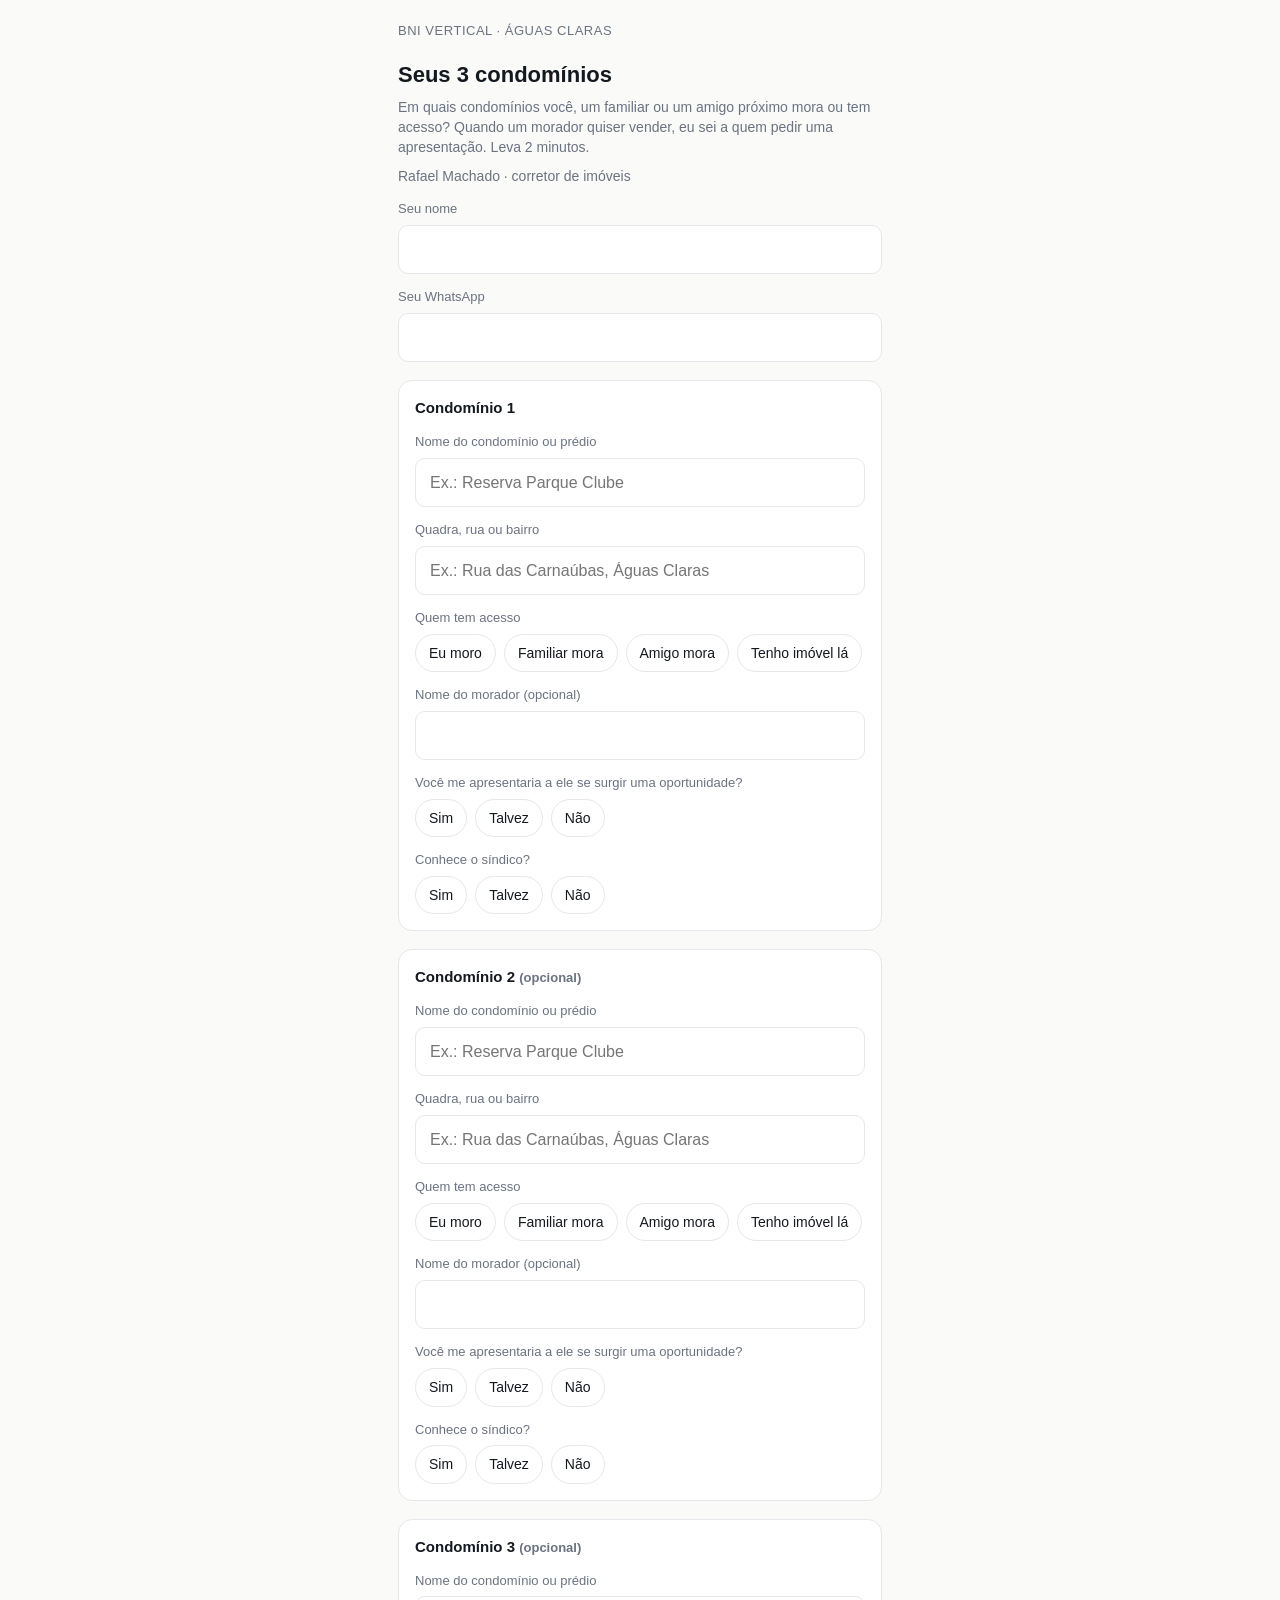
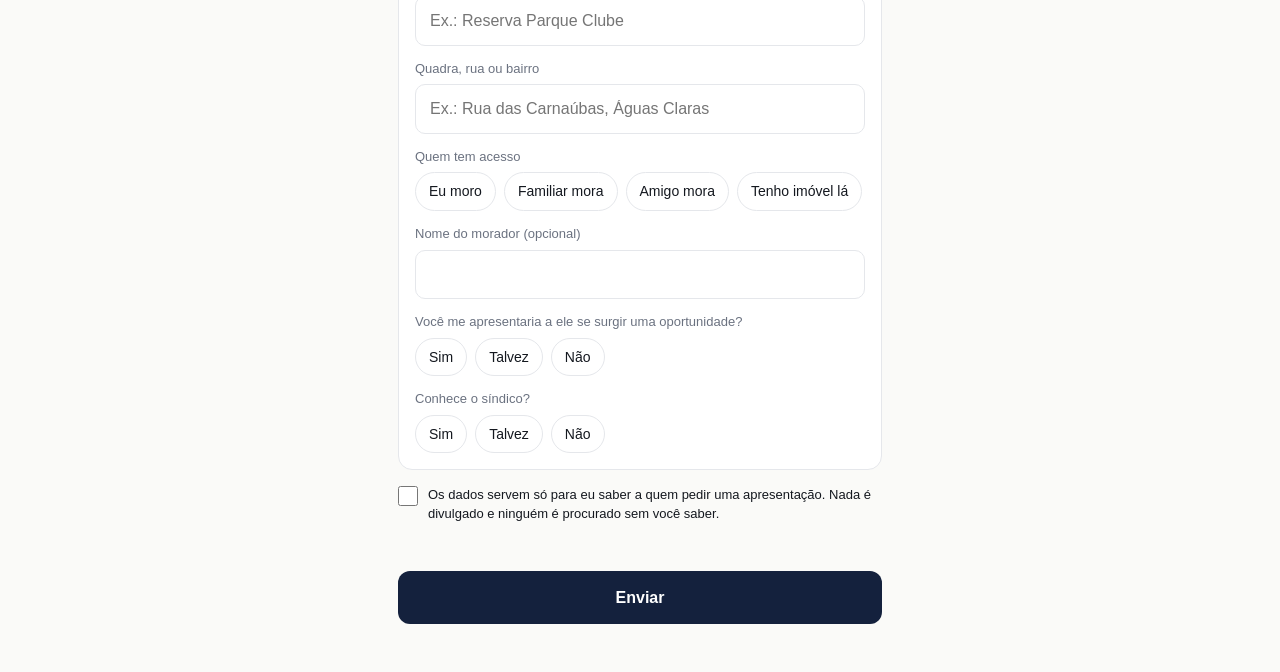
==== condominios.html @ e64e0cec "Adiciona formulario de condominios do BNI" ====
<!DOCTYPE html>
<html lang="pt-BR">
<head>
<meta charset="utf-8">
<meta name="viewport" content="width=device-width,initial-scale=1,viewport-fit=cover">
<title>Mapa de condomínios · BNI Vertical</title>
<meta name="robots" content="noindex">
<style>
:root{--ink:#14181f;--mut:#6b7280;--line:#e5e7eb;--bg:#fafaf8;--card:#fff;--acc:#14213d;--ok:#1f7a4d}
*{box-sizing:border-box;margin:0}
body{font:16px/1.45 -apple-system,BlinkMacSystemFont,"Segoe UI",Roboto,sans-serif;color:var(--ink);background:var(--bg)}
main{max-width:520px;margin:0 auto;padding:22px 18px 48px}
.top{font-size:13px;color:var(--mut);letter-spacing:.04em;margin-bottom:18px}
h1{font-size:22px;font-weight:650;margin-bottom:6px}
.sub{color:var(--mut);font-size:14px;margin-bottom:8px}
label{display:block;font-size:13px;color:var(--mut);margin:14px 0 6px}
input,textarea{width:100%;font:inherit;padding:12px 14px;border:1px solid var(--line);border-radius:10px;background:var(--card);color:var(--ink)}
input:focus,textarea:focus{outline:2px solid var(--acc);outline-offset:-1px;border-color:transparent}
.card{background:var(--card);border:1px solid var(--line);border-radius:14px;padding:16px;margin-top:18px}
.card h2{font-size:15px;font-weight:650}
.card small{color:var(--mut);font-size:13px}
.chips{display:flex;flex-wrap:wrap;gap:8px}
.chip{border:1px solid var(--line);background:var(--card);border-radius:999px;padding:8px 13px;font:inherit;font-size:14px;color:var(--ink);cursor:pointer}
.chip.on{background:var(--acc);border-color:var(--acc);color:#fff}
.go{width:100%;margin-top:24px;padding:15px;border:0;border-radius:12px;background:var(--acc);color:#fff;font:inherit;font-weight:600;cursor:pointer}
.go:disabled{opacity:.4}
.err{color:#b42318;font-size:13px;margin-top:10px;min-height:1em}
.legal{font-size:12px;color:var(--mut);margin-top:16px}
.done{text-align:center;padding-top:60px}
.done .ico{width:56px;height:56px;border-radius:50%;background:var(--ok);color:#fff;display:grid;place-items:center;font-size:28px;margin:0 auto 18px}
.hide{display:none}
</style>
</head>
<body>
<main>
<div id="form">
  <div class="top">BNI VERTICAL · ÁGUAS CLARAS</div>
  <h1>Seus 3 condomínios</h1>
  <p class="sub">Em quais condomínios você, um familiar ou um amigo próximo mora ou tem acesso? Quando um morador quiser vender, eu sei a quem pedir uma apresentação. Leva 2 minutos.</p>
  <p class="sub">Rafael Machado · corretor de imóveis</p>

  <label>Seu nome</label>
  <input id="membro" autocomplete="name">
  <label>Seu WhatsApp</label>
  <input id="whats" inputmode="tel" autocomplete="tel">

  <div id="cards"></div>

  <label class="legal" style="display:flex;gap:10px;align-items:flex-start;font-size:13px;color:var(--ink)"><input type="checkbox" id="ok" style="width:20px;height:20px;flex:none"> Os dados servem só para eu saber a quem pedir uma apresentação. Nada é divulgado e ninguém é procurado sem você saber.</label>
  <p class="err" id="err"></p>
  <button class="go" id="send">Enviar</button>
</div>
<div id="fim" class="hide done"><div class="ico">✓</div><h1>Obrigado!</h1><p class="sub">Recebi seus condomínios. Quando surgir uma oportunidade, eu falo com você antes de qualquer contato.</p></div>
</main>
<script>
const WEBHOOK = 'https://rmimoveis.app.n8n.cloud/webhook/condominios';
const $ = id => document.getElementById(id);
const quem = ['Eu moro', 'Familiar mora', 'Amigo mora', 'Tenho imóvel lá'];
const sim = ['Sim', 'Talvez', 'Não'];
const chips = (n, k, opts) => `<div class="chips" data-n="${n}" data-k="${k}">${opts.map(o => `<button type="button" class="chip">${o}</button>`).join('')}</div>`;
$('cards').innerHTML = [1, 2, 3].map(n => `<div class="card">
  <h2>Condomínio ${n} <small>${n > 1 ? '(opcional)' : ''}</small></h2>
  <label>Nome do condomínio ou prédio</label><input data-n="${n}" data-k="condominio" placeholder="Ex.: Reserva Parque Clube">
  <label>Quadra, rua ou bairro</label><input data-n="${n}" data-k="endereco" placeholder="Ex.: Rua das Carnaúbas, Águas Claras">
  <label>Quem tem acesso</label>${chips(n, 'quem', quem)}
  <label>Nome do morador (opcional)</label><input data-n="${n}" data-k="contato">
  <label>Você me apresentaria a ele se surgir uma oportunidade?</label>${chips(n, 'apresentar', sim)}
  <label>Conhece o síndico?</label>${chips(n, 'sindico', sim)}
</div>`).join('');
const R = { 1: {}, 2: {}, 3: {} };
document.querySelectorAll('.chips').forEach(g => g.onclick = e => {
  if (e.target.tagName !== 'BUTTON') return;
  [...g.children].forEach(b => b.classList.toggle('on', b === e.target));
  R[g.dataset.n][g.dataset.k] = e.target.textContent;
});
$('send').onclick = async () => {
  const err = $('err');
  document.querySelectorAll('input[data-n]').forEach(i => R[i.dataset.n][i.dataset.k] = i.value.trim());
  const lista = [1, 2, 3].map(n => R[n]).filter(c => c.condominio);
  if ($('membro').value.trim().length < 3) return err.textContent = 'Digite seu nome.';
  if (!lista.length) return err.textContent = 'Informe pelo menos um condomínio.';
  if (!$('ok').checked) return err.textContent = 'Marque que está de acordo.';
  err.textContent = ''; $('send').disabled = true; $('send').textContent = 'Enviando…';
  try {
    const r = await fetch(WEBHOOK, { method: 'POST', body: new URLSearchParams({ d: JSON.stringify({ membro: $('membro').value.trim(), whatsapp: $('whats').value.trim(), condominios: lista }) }) });
    if (!r.ok) throw 0;
    $('form').classList.add('hide'); $('fim').classList.remove('hide'); scrollTo(0, 0);
  } catch (e) { err.textContent = 'Sem conexão. Tente de novo.'; $('send').disabled = false; $('send').textContent = 'Enviar'; }
};
</script>
</body>
</html>
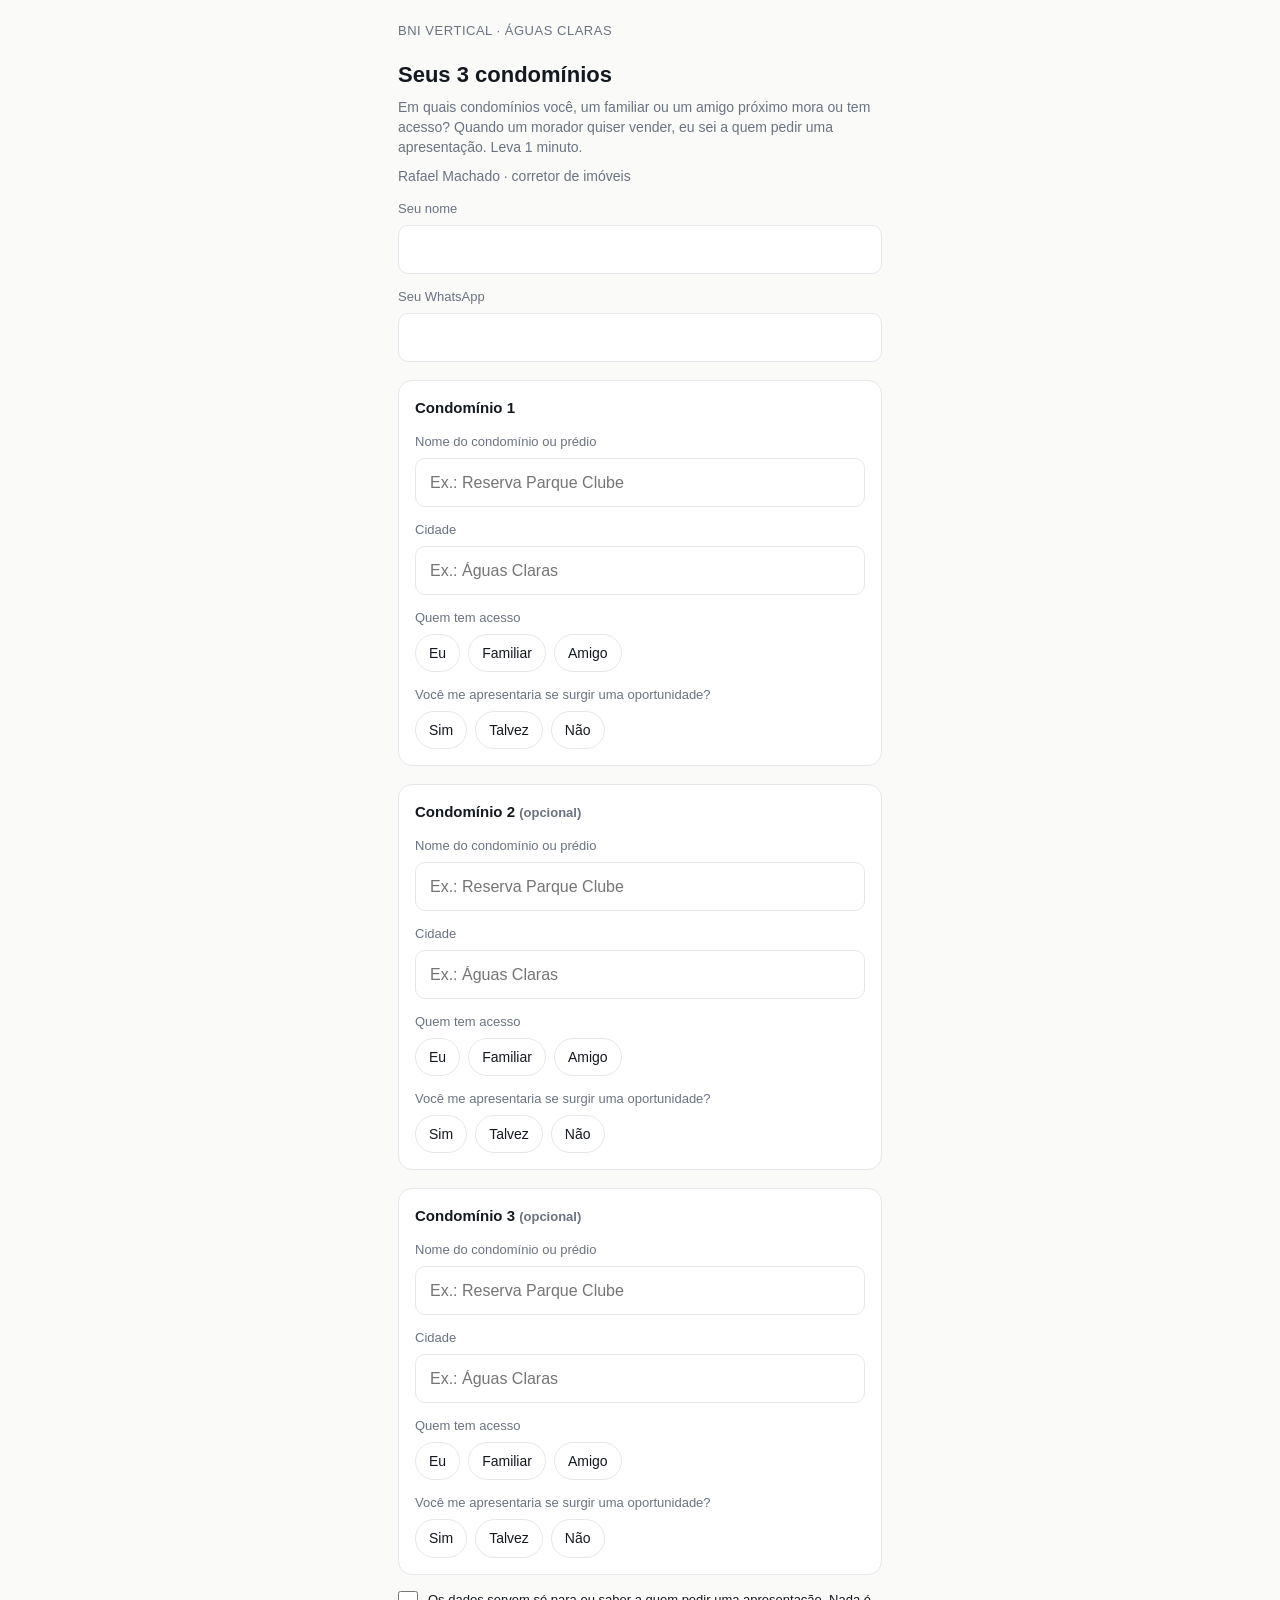
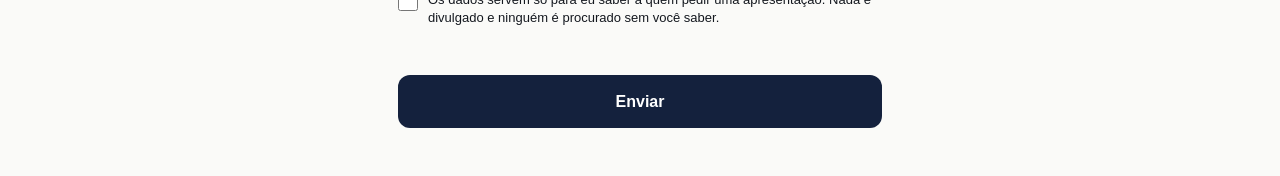
==== commit ee3f06bf: "Simplifica formulario de condominios" ====
--- a/condominios.html
+++ b/condominios.html
@@ -36,7 +36,7 @@
 <div id="form">
   <div class="top">BNI VERTICAL · ÁGUAS CLARAS</div>
   <h1>Seus 3 condomínios</h1>
-  <p class="sub">Em quais condomínios você, um familiar ou um amigo próximo mora ou tem acesso? Quando um morador quiser vender, eu sei a quem pedir uma apresentação. Leva 2 minutos.</p>
+  <p class="sub">Em quais condomínios você, um familiar ou um amigo próximo mora ou tem acesso? Quando um morador quiser vender, eu sei a quem pedir uma apresentação. Leva 1 minuto.</p>
   <p class="sub">Rafael Machado · corretor de imóveis</p>
 
   <label>Seu nome</label>
@@ -55,17 +55,15 @@
 <script>
 const WEBHOOK = 'https://rmimoveis.app.n8n.cloud/webhook/condominios';
 const $ = id => document.getElementById(id);
-const quem = ['Eu moro', 'Familiar mora', 'Amigo mora', 'Tenho imóvel lá'];
+const quem = ['Eu', 'Familiar', 'Amigo'];
 const sim = ['Sim', 'Talvez', 'Não'];
 const chips = (n, k, opts) => `<div class="chips" data-n="${n}" data-k="${k}">${opts.map(o => `<button type="button" class="chip">${o}</button>`).join('')}</div>`;
 $('cards').innerHTML = [1, 2, 3].map(n => `<div class="card">
   <h2>Condomínio ${n} <small>${n > 1 ? '(opcional)' : ''}</small></h2>
   <label>Nome do condomínio ou prédio</label><input data-n="${n}" data-k="condominio" placeholder="Ex.: Reserva Parque Clube">
-  <label>Quadra, rua ou bairro</label><input data-n="${n}" data-k="endereco" placeholder="Ex.: Rua das Carnaúbas, Águas Claras">
+  <label>Cidade</label><input data-n="${n}" data-k="cidade" placeholder="Ex.: Águas Claras">
   <label>Quem tem acesso</label>${chips(n, 'quem', quem)}
-  <label>Nome do morador (opcional)</label><input data-n="${n}" data-k="contato">
-  <label>Você me apresentaria a ele se surgir uma oportunidade?</label>${chips(n, 'apresentar', sim)}
-  <label>Conhece o síndico?</label>${chips(n, 'sindico', sim)}
+  <label>Você me apresentaria se surgir uma oportunidade?</label>${chips(n, 'apresentar', sim)}
 </div>`).join('');
 const R = { 1: {}, 2: {}, 3: {} };
 document.querySelectorAll('.chips').forEach(g => g.onclick = e => {
